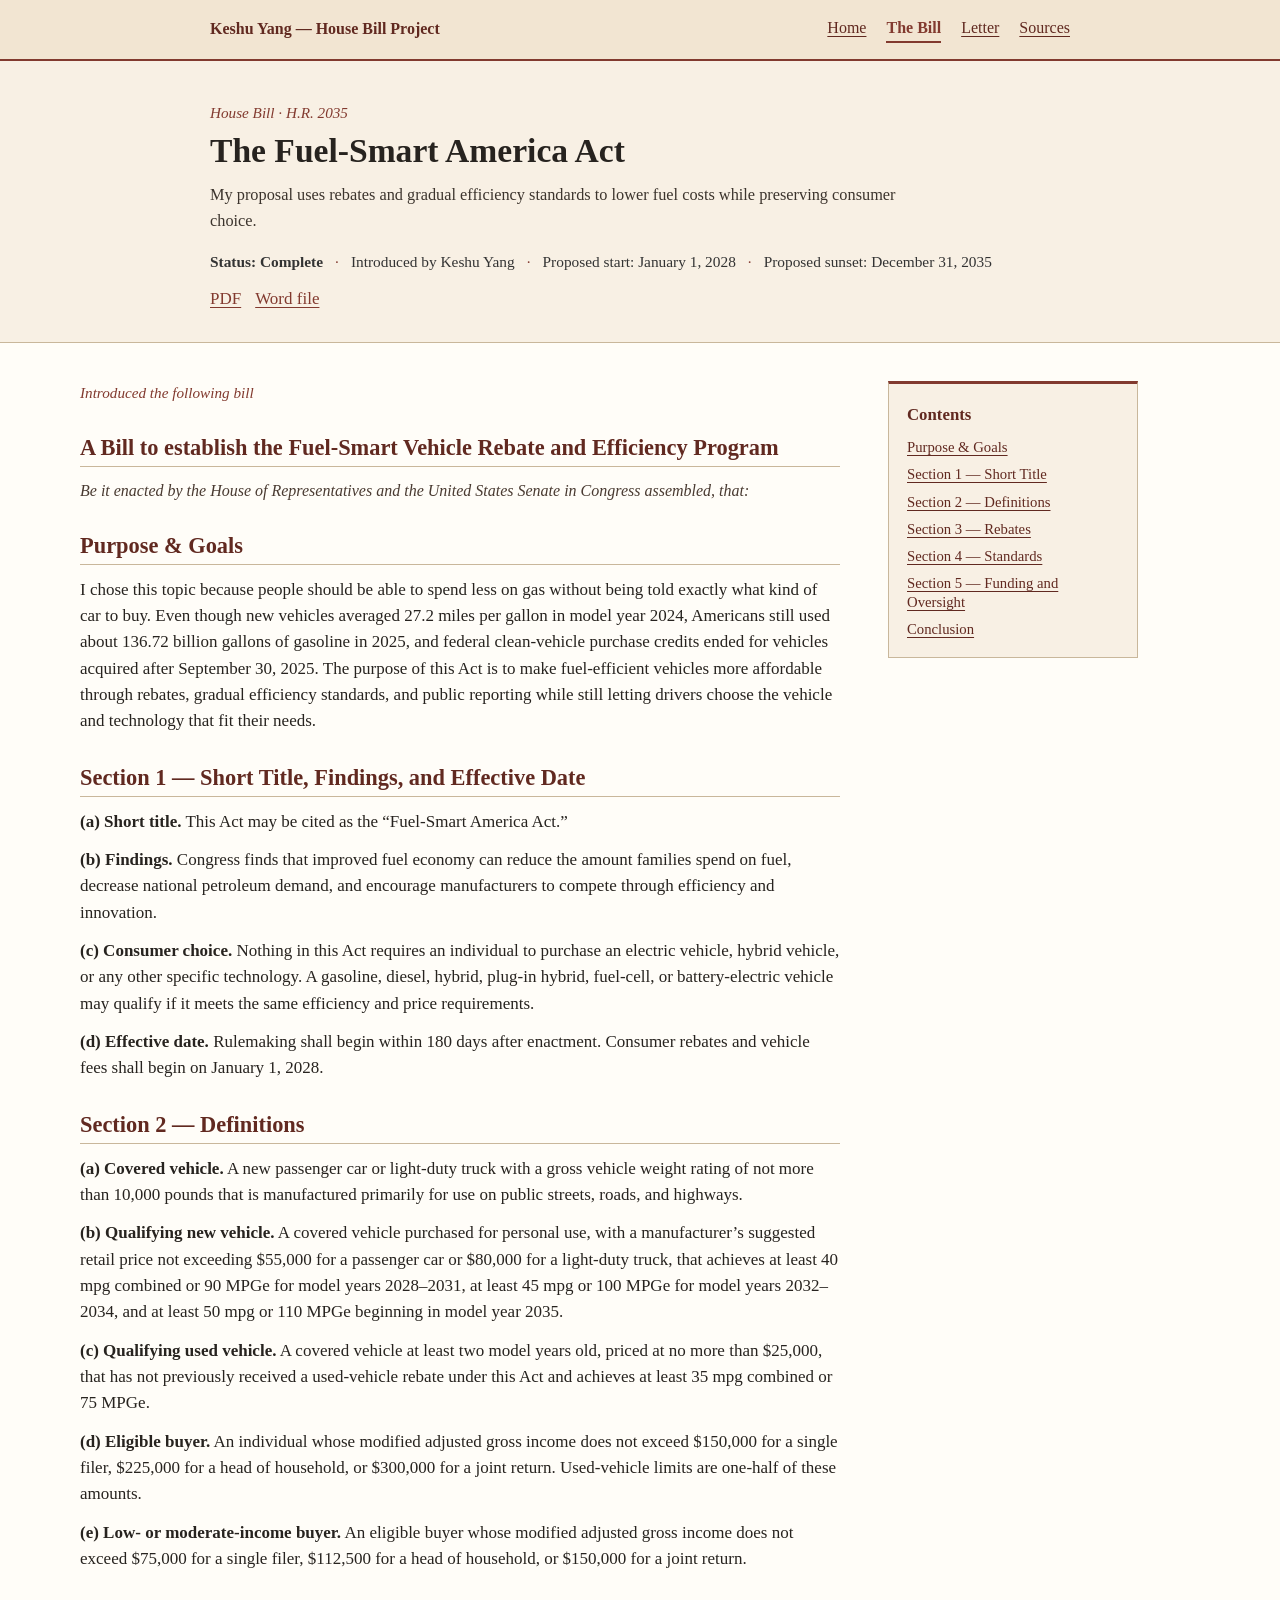
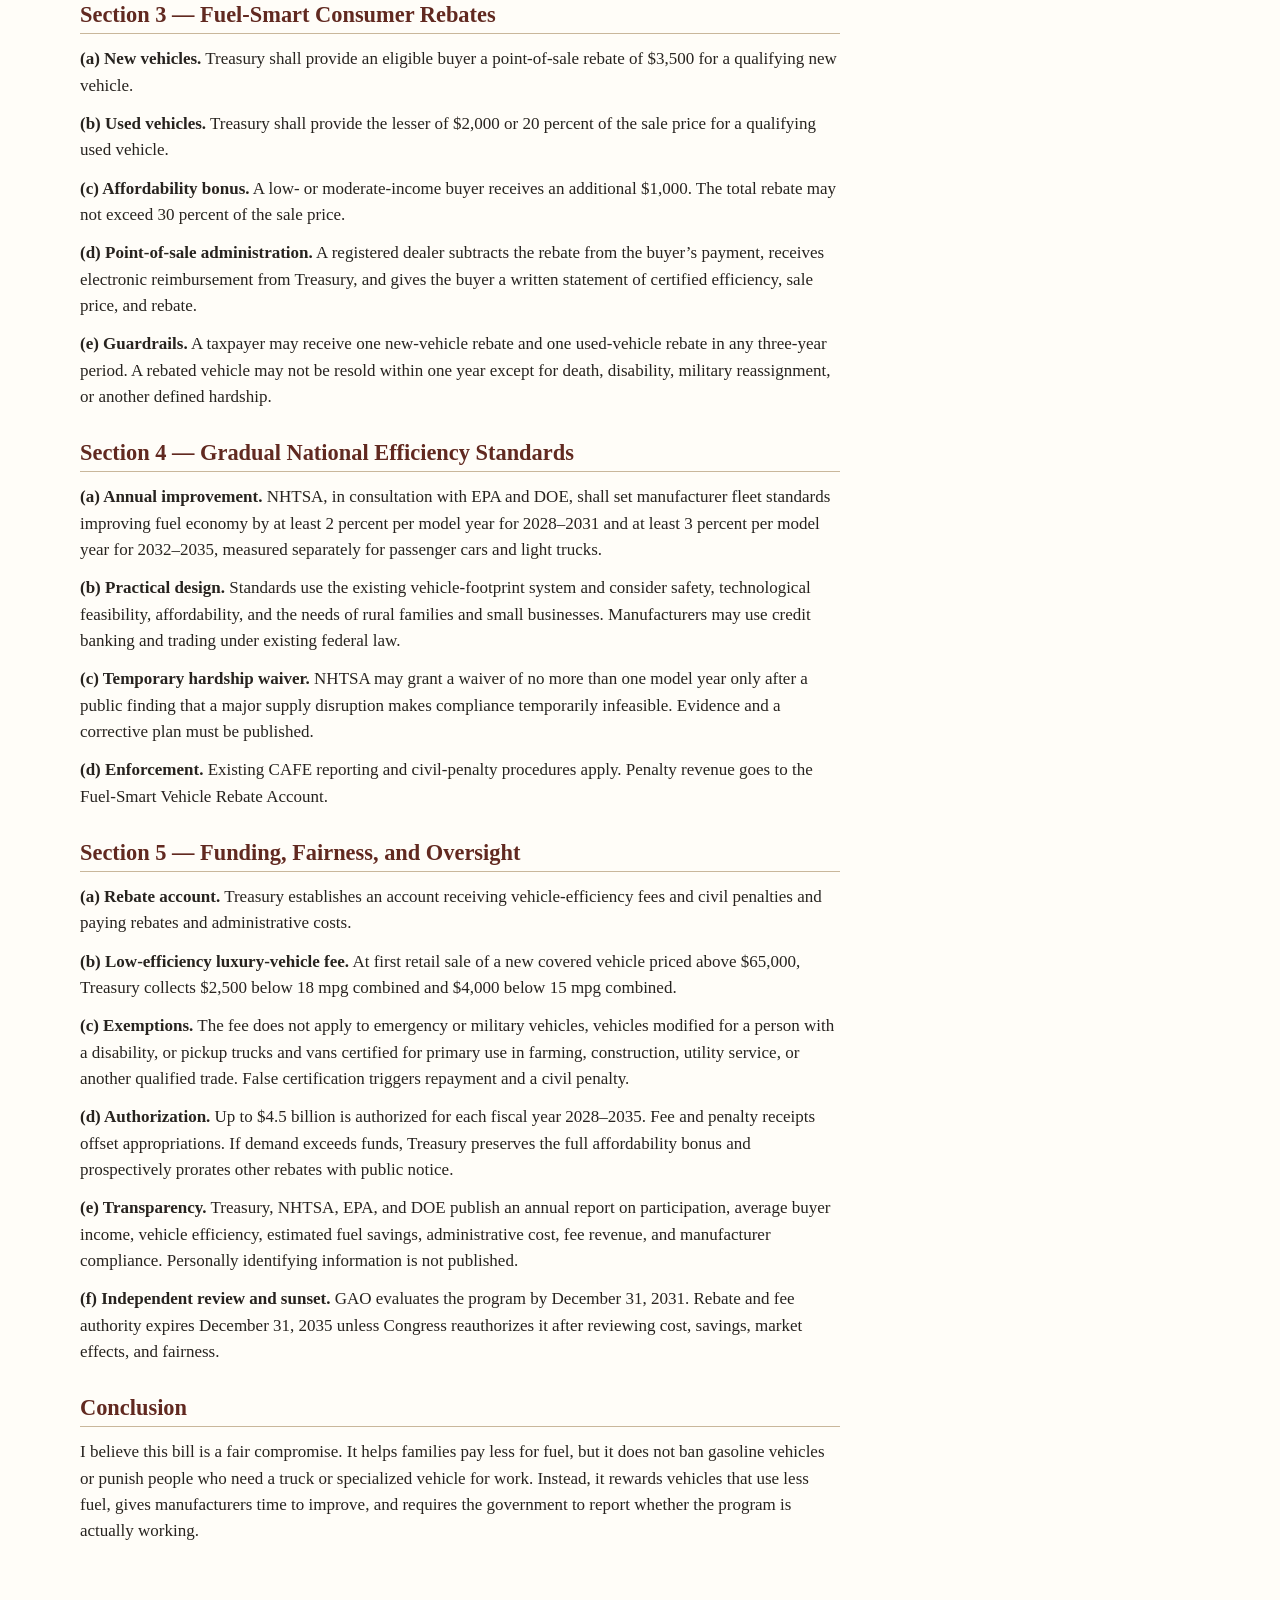
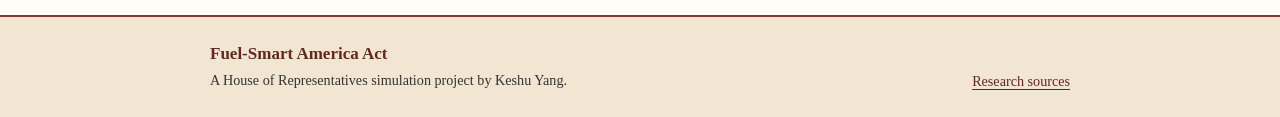
==== bill.html @ 6020faa7 "Publish Fuel-Smart America website" ====
<!doctype html>
<html lang="en"><head><meta charset="utf-8"><meta name="viewport" content="width=device-width, initial-scale=1"><title>The Bill — Fuel-Smart America Act</title><link rel="stylesheet" href="student.css?v=3"></head>
<body><a class="skip-link" href="#main">Skip to content</a>
  <header class="site-header"><div class="nav-wrap"><a class="brand" href="index.html?color=3">Keshu Yang — House Bill Project</a><button class="nav-toggle" type="button" aria-expanded="false" aria-controls="site-nav">Menu</button><nav class="site-nav" id="site-nav" aria-label="Primary"><a href="index.html?color=3">Home</a><a aria-current="page" href="bill.html?color=3">The Bill</a><a href="letter.html?color=3">Letter</a><a href="sources.html?color=3">Sources</a></nav></div></header>
  <main id="main">
    <header class="page-hero"><div class="container"><p class="kicker">House Bill · H.R. 2035</p><h1>The Fuel-Smart America Act</h1><p class="lede">My proposal uses rebates and gradual efficiency standards to lower fuel costs while preserving consumer choice.</p><div class="page-meta"><span><strong>Status: Complete</strong></span><span>Introduced by Keshu Yang</span><span>Proposed start: January 1, 2028</span><span>Proposed sunset: December 31, 2035</span></div><div class="button-row"><a class="button" href="downloads/bill.pdf">PDF</a><a class="button secondary" href="downloads/bill.docx">Word file</a></div></div></header>
    <div class="bill-layout">
    <article class="document">
      <p class="side-label">Introduced the following bill</p>
      <h2>A Bill to establish the Fuel-Smart Vehicle Rebate and Efficiency Program</h2>
      <p class="bill-enact">Be it enacted by the House of Representatives and the United States Senate in Congress assembled, that:</p>
      <h2 id="purpose">Purpose &amp; Goals</h2>
      <p>I chose this topic because people should be able to spend less on gas without being told exactly what kind of car to buy. Even though new vehicles averaged 27.2 miles per gallon in model year 2024, Americans still used about 136.72 billion gallons of gasoline in 2025, and federal clean-vehicle purchase credits ended for vehicles acquired after September 30, 2025. The purpose of this Act is to make fuel-efficient vehicles more affordable through rebates, gradual efficiency standards, and public reporting while still letting drivers choose the vehicle and technology that fit their needs.</p>

      <h2 id="section-1">Section 1 — Short Title, Findings, and Effective Date</h2>
      <div class="subsection"><p><strong>(a) Short title.</strong> This Act may be cited as the “Fuel-Smart America Act.”</p><p><strong>(b) Findings.</strong> Congress finds that improved fuel economy can reduce the amount families spend on fuel, decrease national petroleum demand, and encourage manufacturers to compete through efficiency and innovation.</p><p><strong>(c) Consumer choice.</strong> Nothing in this Act requires an individual to purchase an electric vehicle, hybrid vehicle, or any other specific technology. A gasoline, diesel, hybrid, plug-in hybrid, fuel-cell, or battery-electric vehicle may qualify if it meets the same efficiency and price requirements.</p><p><strong>(d) Effective date.</strong> Rulemaking shall begin within 180 days after enactment. Consumer rebates and vehicle fees shall begin on January 1, 2028.</p></div>

      <h2 id="section-2">Section 2 — Definitions</h2>
      <div class="subsection"><p><strong>(a) Covered vehicle.</strong> A new passenger car or light-duty truck with a gross vehicle weight rating of not more than 10,000 pounds that is manufactured primarily for use on public streets, roads, and highways.</p><p><strong>(b) Qualifying new vehicle.</strong> A covered vehicle purchased for personal use, with a manufacturer’s suggested retail price not exceeding $55,000 for a passenger car or $80,000 for a light-duty truck, that achieves at least 40 mpg combined or 90 MPGe for model years 2028–2031, at least 45 mpg or 100 MPGe for model years 2032–2034, and at least 50 mpg or 110 MPGe beginning in model year 2035.</p><p><strong>(c) Qualifying used vehicle.</strong> A covered vehicle at least two model years old, priced at no more than $25,000, that has not previously received a used-vehicle rebate under this Act and achieves at least 35 mpg combined or 75 MPGe.</p><p><strong>(d) Eligible buyer.</strong> An individual whose modified adjusted gross income does not exceed $150,000 for a single filer, $225,000 for a head of household, or $300,000 for a joint return. Used-vehicle limits are one-half of these amounts.</p><p><strong>(e) Low- or moderate-income buyer.</strong> An eligible buyer whose modified adjusted gross income does not exceed $75,000 for a single filer, $112,500 for a head of household, or $150,000 for a joint return.</p></div>

      <h2 id="section-3">Section 3 — Fuel-Smart Consumer Rebates</h2>
      <div class="subsection"><p><strong>(a) New vehicles.</strong> Treasury shall provide an eligible buyer a point-of-sale rebate of $3,500 for a qualifying new vehicle.</p><p><strong>(b) Used vehicles.</strong> Treasury shall provide the lesser of $2,000 or 20 percent of the sale price for a qualifying used vehicle.</p><p><strong>(c) Affordability bonus.</strong> A low- or moderate-income buyer receives an additional $1,000. The total rebate may not exceed 30 percent of the sale price.</p><p><strong>(d) Point-of-sale administration.</strong> A registered dealer subtracts the rebate from the buyer’s payment, receives electronic reimbursement from Treasury, and gives the buyer a written statement of certified efficiency, sale price, and rebate.</p><p><strong>(e) Guardrails.</strong> A taxpayer may receive one new-vehicle rebate and one used-vehicle rebate in any three-year period. A rebated vehicle may not be resold within one year except for death, disability, military reassignment, or another defined hardship.</p></div>

      <h2 id="section-4">Section 4 — Gradual National Efficiency Standards</h2>
      <div class="subsection"><p><strong>(a) Annual improvement.</strong> NHTSA, in consultation with EPA and DOE, shall set manufacturer fleet standards improving fuel economy by at least 2 percent per model year for 2028–2031 and at least 3 percent per model year for 2032–2035, measured separately for passenger cars and light trucks.</p><p><strong>(b) Practical design.</strong> Standards use the existing vehicle-footprint system and consider safety, technological feasibility, affordability, and the needs of rural families and small businesses. Manufacturers may use credit banking and trading under existing federal law.</p><p><strong>(c) Temporary hardship waiver.</strong> NHTSA may grant a waiver of no more than one model year only after a public finding that a major supply disruption makes compliance temporarily infeasible. Evidence and a corrective plan must be published.</p><p><strong>(d) Enforcement.</strong> Existing CAFE reporting and civil-penalty procedures apply. Penalty revenue goes to the Fuel-Smart Vehicle Rebate Account.</p></div>

      <h2 id="section-5">Section 5 — Funding, Fairness, and Oversight</h2>
      <div class="subsection"><p><strong>(a) Rebate account.</strong> Treasury establishes an account receiving vehicle-efficiency fees and civil penalties and paying rebates and administrative costs.</p><p><strong>(b) Low-efficiency luxury-vehicle fee.</strong> At first retail sale of a new covered vehicle priced above $65,000, Treasury collects $2,500 below 18 mpg combined and $4,000 below 15 mpg combined.</p><p><strong>(c) Exemptions.</strong> The fee does not apply to emergency or military vehicles, vehicles modified for a person with a disability, or pickup trucks and vans certified for primary use in farming, construction, utility service, or another qualified trade. False certification triggers repayment and a civil penalty.</p><p><strong>(d) Authorization.</strong> Up to $4.5 billion is authorized for each fiscal year 2028–2035. Fee and penalty receipts offset appropriations. If demand exceeds funds, Treasury preserves the full affordability bonus and prospectively prorates other rebates with public notice.</p><p><strong>(e) Transparency.</strong> Treasury, NHTSA, EPA, and DOE publish an annual report on participation, average buyer income, vehicle efficiency, estimated fuel savings, administrative cost, fee revenue, and manufacturer compliance. Personally identifying information is not published.</p><p><strong>(f) Independent review and sunset.</strong> GAO evaluates the program by December 31, 2031. Rebate and fee authority expires December 31, 2035 unless Congress reauthorizes it after reviewing cost, savings, market effects, and fairness.</p></div>

      <h2 id="conclusion">Conclusion</h2><p>I believe this bill is a fair compromise. It helps families pay less for fuel, but it does not ban gasoline vehicles or punish people who need a truck or specialized vehicle for work. Instead, it rewards vehicles that use less fuel, gives manufacturers time to improve, and requires the government to report whether the program is actually working.</p>
    </article>
    <aside class="bill-toc" aria-label="Bill contents"><strong>Contents</strong><nav aria-label="Table of contents"><a href="#purpose">Purpose &amp; Goals</a><a href="#section-1">Section 1 — Short Title</a><a href="#section-2">Section 2 — Definitions</a><a href="#section-3">Section 3 — Rebates</a><a href="#section-4">Section 4 — Standards</a><a href="#section-5">Section 5 — Funding and Oversight</a><a href="#conclusion">Conclusion</a></nav></aside>
    </div>
  </main>
  <footer class="site-footer"><div class="container footer-grid"><div><strong>Fuel-Smart America Act</strong><br><small>A House of Representatives simulation project by Keshu Yang.</small></div><small><a href="sources.html?color=3">Research sources</a></small></div></footer><script src="script.js"></script>
</body></html>
---- student.css ----
* { box-sizing: border-box; }
html { scroll-behavior: smooth; }

:root {
  --paper: #fffdf8;
  --parchment: #f2e5d2;
  --parchment-light: #f8f0e4;
  --brick: #823a2f;
  --brick-dark: #612920;
  --tan: #c9b79b;
  --ink: #27231f;
}

body {
  margin: 0;
  background: var(--paper);
  color: var(--ink);
  font-family: "Times New Roman", Times, serif;
  font-size: 17px;
  line-height: 1.55;
}

a { color: var(--brick); text-underline-offset: 3px; }
a:visited { color: #694a43; }
a:hover { color: var(--brick-dark); }

.skip-link { position: absolute; left: -9999px; top: 8px; }
.skip-link:focus { left: 8px; z-index: 10; padding: 6px; background: var(--paper); border: 1px solid var(--brick); }

.site-header { position: static; background: var(--parchment); border-bottom: 2px solid var(--brick); }
.nav-wrap {
  width: min(860px, calc(100% - 40px));
  min-height: 0;
  margin: 0 auto;
  padding: 16px 0;
  display: flex;
  align-items: center;
  justify-content: space-between;
  gap: 20px;
}
.brand { color: var(--brick-dark); font-family: inherit; font-size: 1rem; font-weight: bold; line-height: 1.5; text-decoration: none; }
.brand:visited { color: var(--brick-dark); }
.site-nav { display: flex; gap: 20px; }
.site-nav a { color: var(--brick-dark); font-size: 1rem; font-weight: normal; text-decoration: underline; }
.site-nav a[aria-current="page"] { color: var(--brick); font-weight: bold; text-decoration: none; border-bottom: 2px solid var(--brick); }
.nav-toggle { display: none; padding: 4px 9px; border: 1px solid var(--brick-dark); background: var(--brick); color: #fffdf8; font: inherit; }

.container { width: min(860px, calc(100% - 40px)); margin: 0 auto; }
.narrow { width: min(740px, calc(100% - 40px)); margin: 0 auto; }

h1, h2, h3 { color: var(--ink); font-family: inherit; line-height: 1.2; letter-spacing: 0; }
h1 { margin: 0 0 12px; font-size: 2.1rem; }
h2 { margin: 0 0 12px; font-size: 1.5rem; }
h3 { margin: 0 0 8px; font-size: 1.15rem; }
p { margin: 0 0 1em; }

.kicker, .side-label { margin: 0 0 7px; color: var(--brick); font-size: .95rem; font-style: italic; font-weight: normal; letter-spacing: 0; text-transform: none; }
.lede { max-width: 720px; color: #3c342d; font-size: 1.02rem; line-height: 1.6; }

.hero { overflow: visible; background: var(--parchment-light); border-bottom: 1px solid var(--tan); }
.hero-grid { min-height: 0; padding: 44px 0 34px; display: block; }
.student-heading { max-width: 760px; }
.student-heading h1 { margin-bottom: 8px; }
.project-subtitle { margin: 0 0 10px; color: var(--brick-dark); font-family: inherit; font-size: 1.05rem; font-weight: bold; line-height: 1.4; }
.byline { margin: 0 0 18px; color: #444; }
.student-note { max-width: 720px; margin: 0; padding: 0; border: 0; background: transparent; font-size: 1.03rem; }
.road-mark, .proof { display: none; }

.section { padding: 34px 0; }
.section.soft { background: var(--paper); }
.section-rule, .section + .section { border-top: 1px solid var(--tan); }
.split { display: grid; grid-template-columns: minmax(0, .8fr) minmax(0, 1.2fr); gap: 48px; align-items: start; }
.split.equal { grid-template-columns: 1fr 1fr; }

.principles { margin: 12px 0 0; padding-left: 28px; list-style: decimal; }
.principles li { display: list-item; padding: 4px 0; border: 0; }
.principles b { display: none; }
.principles strong { color: #111; font-family: inherit; font-size: 1rem; font-weight: bold; line-height: 1.5; }

.materials-list { margin: 8px 0 0; padding-left: 22px; list-style: disc; }
.materials-list li { padding: 3px 0; border: 0; }
.materials-list a { font: inherit; font-weight: normal; }
.materials-list p { margin: 0 0 8px; color: #333; }

.page-hero { padding: 40px 0 30px; background: var(--parchment-light); border-bottom: 1px solid var(--tan); }
.page-hero h1 { margin-bottom: 10px; font-size: 2.1rem; }
.page-meta { display: flex; flex-wrap: wrap; gap: 4px 12px; margin-top: 14px; color: #333; font-size: .96rem; }
.page-meta span + span::before { content: "·"; margin-right: 12px; color: var(--brick); }

.button-row { display: flex; flex-wrap: wrap; gap: 14px; margin-top: 12px; }
.button, .button.secondary { min-height: 0; padding: 0; border: 0; background: transparent; color: var(--brick); font: inherit; font-weight: normal; text-decoration: underline; }
.button:visited, .button.secondary:visited { color: #694a43; }
.button:hover, .button.secondary:hover { color: var(--brick-dark); background: transparent; }
.button::after { content: ""; }

.document { width: min(760px, calc(100% - 40px)); max-width: none; margin: 0 auto; padding: 38px 0 58px; }
.bill-layout { width: min(1120px, calc(100% - 40px)); margin: 0 auto; display: grid; grid-template-columns: minmax(0, 760px) 250px; gap: 48px; align-items: start; }
.bill-layout .document { width: 100%; }
.bill-toc { position: sticky; top: 22px; margin-top: 38px; padding: 18px; background: var(--parchment-light); border: 1px solid var(--tan); border-top: 3px solid var(--brick); }
.bill-toc > strong { display: block; margin-bottom: 10px; color: var(--brick-dark); font-size: 1.05rem; }
.bill-toc nav { display: grid; gap: 8px; }
.bill-toc a { color: var(--brick-dark); font-size: .92rem; line-height: 1.3; }
.document h2 { margin: 30px 0 12px; padding-bottom: 4px; color: var(--brick-dark); font-size: 1.4rem; border-bottom: 1px solid var(--tan); }
.document h3 { margin-top: 22px; }
.document p { margin: 0 0 12px; }
.bill-enact { margin: 18px 0; padding: 0; border: 0; background: transparent; color: #493a31; font-family: inherit; font-size: 1rem; font-style: italic; line-height: 1.5; }
.subsection { padding: 0; border: 0; }
.letter-paper { font-family: inherit; font-size: 1rem; line-height: 2; }
.letter-paper .address { line-height: 1.3; }

.evidence-grid { display: block; max-width: 760px; margin-top: 10px; border-top: 1px solid var(--tan); }
.evidence { display: grid; grid-template-columns: 145px minmax(0, 1fr); gap: 18px; padding: 11px 0; border-bottom: 1px solid var(--tan); }
.evidence strong { display: block; color: var(--brick-dark); font-family: inherit; font-size: 1.02rem; font-weight: bold; line-height: 1.5; }
.evidence p { margin: 0; color: #222; }
.evidence p::before { content: ""; }

.balance { display: grid; grid-template-columns: 1fr 1fr; gap: 30px; }
.balance > div, .balance > div:last-child { margin: 0; padding: 0; border: 0; }
.balance ul { margin-top: 4px; }
.qa-list { margin: 0; }
.qa-list dt { font-family: inherit; font-size: 1rem; font-weight: bold; line-height: 1.5; }
.qa-list dd { margin: 2px 0 14px; color: #222; }

.source-list { padding-left: 28px; }
.source-list li { padding: 4px 0; text-indent: 0; border: 0; }
.source-note { color: #333; }

.site-footer { padding: 24px 0; background: var(--parchment); color: #3c342d; border-top: 2px solid var(--brick); }
.footer-grid { display: flex; align-items: end; justify-content: space-between; gap: 24px; }
.site-footer strong { color: var(--brick-dark); }
.site-footer a { color: var(--brick-dark); }
.site-footer small { color: #333; }
:focus-visible { outline: 2px solid var(--brick); outline-offset: 3px; }

@media (max-width: 700px) {
  .nav-wrap { flex-wrap: wrap; }
  .nav-toggle { display: block; }
  .site-nav { display: none; flex: 0 0 100%; flex-direction: column; gap: 8px; padding: 2px 0 6px; }
  .site-nav.open { display: flex; }
  .hero-grid { padding: 32px 0 26px; }
  .section { padding: 26px 0; }
  .split, .split.equal, .balance { display: block; }
  .split > * + *, .balance > * + * { margin-top: 22px; }
  .evidence { grid-template-columns: 118px minmax(0, 1fr); gap: 14px; }
  .page-meta { display: block; }
  .page-meta span { display: block; }
  .page-meta span + span::before { content: ""; margin: 0; }
  .footer-grid { display: block; }
  .footer-grid > * + * { display: block; margin-top: 8px; }
  h1, .page-hero h1 { font-size: 1.9rem; }
}

@media (max-width: 940px) {
  .bill-layout { display: block; width: auto; }
  .bill-layout .document { width: min(760px, calc(100% - 40px)); }
  .bill-toc { position: static; width: min(760px, calc(100% - 40px)); margin: 28px auto 0; }
}

@media print {
  .site-header, .site-footer, .button-row, .nav-toggle { display: none !important; }
  .page-hero { padding: 0; border: 0; }
  .page-hero .lede, .page-meta { display: none; }
  .document { width: 100%; padding: 0; }
  a { color: #000; text-decoration: none; }
}
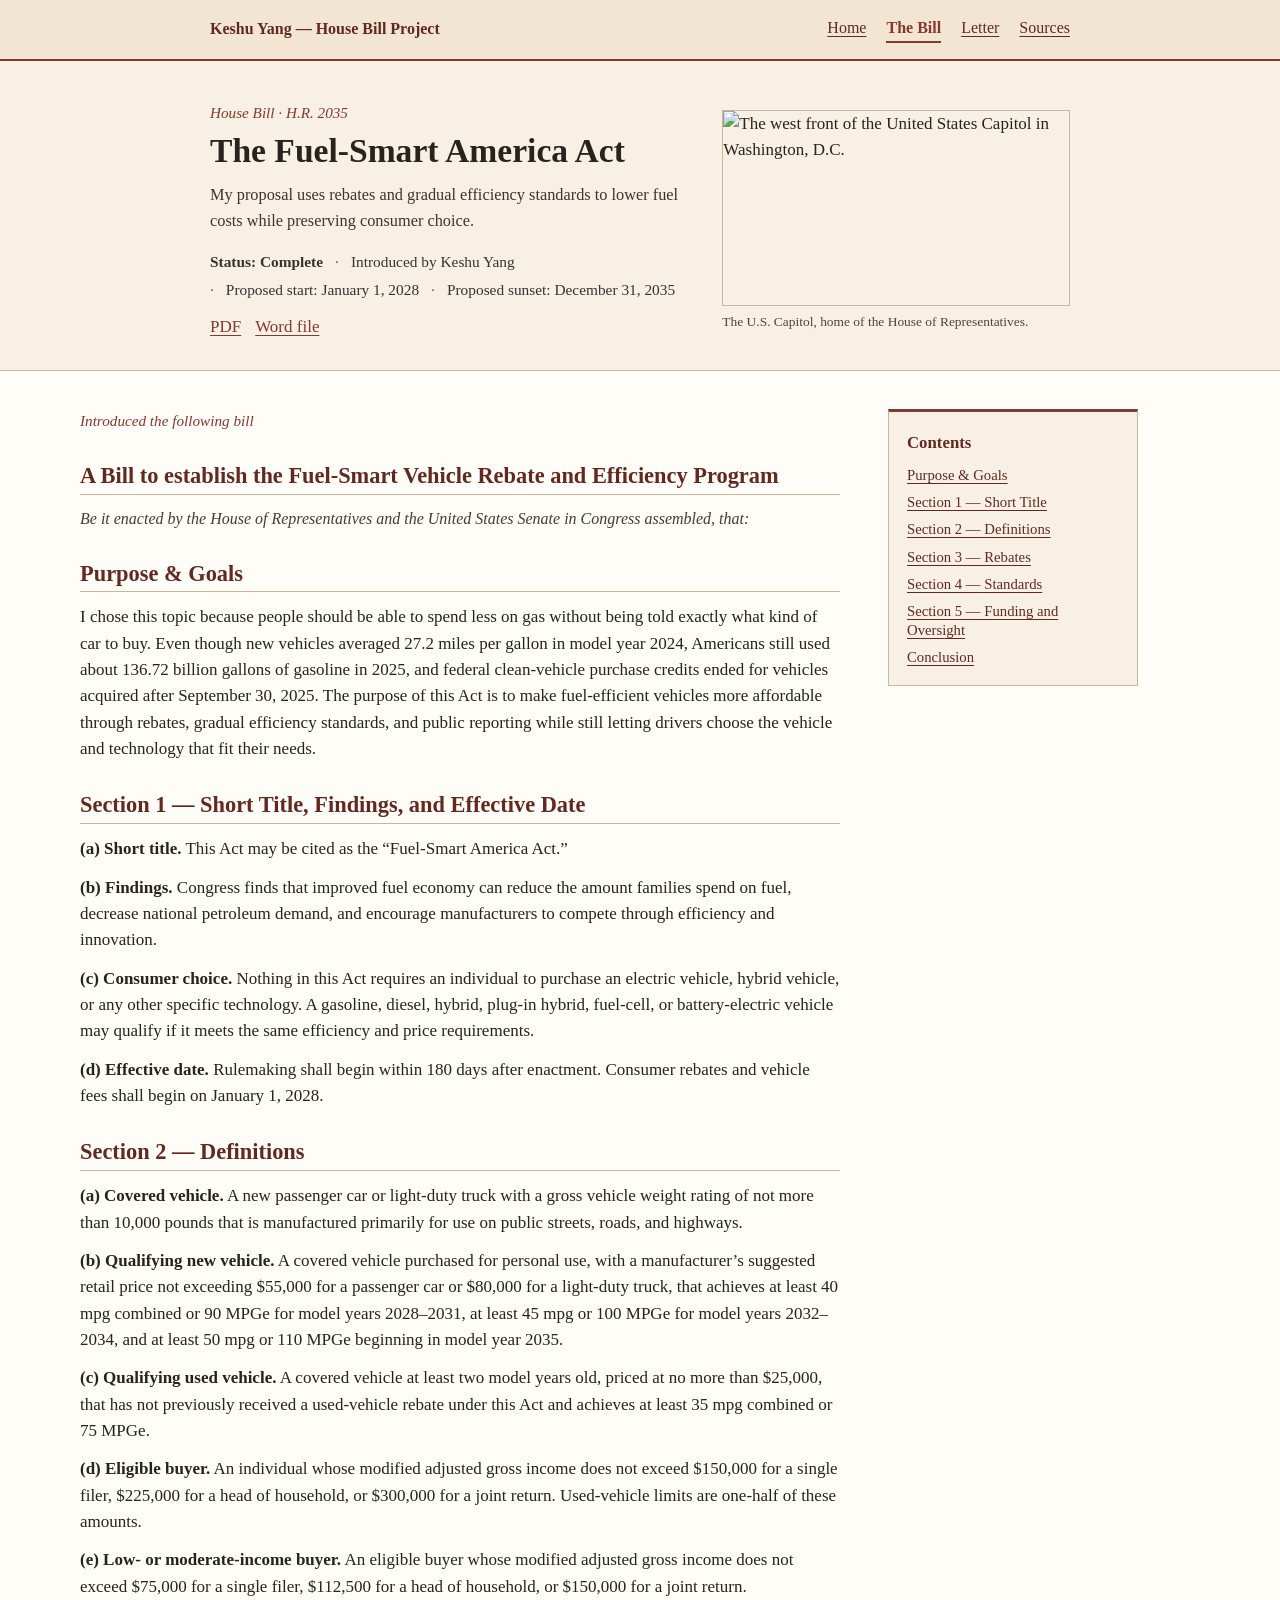
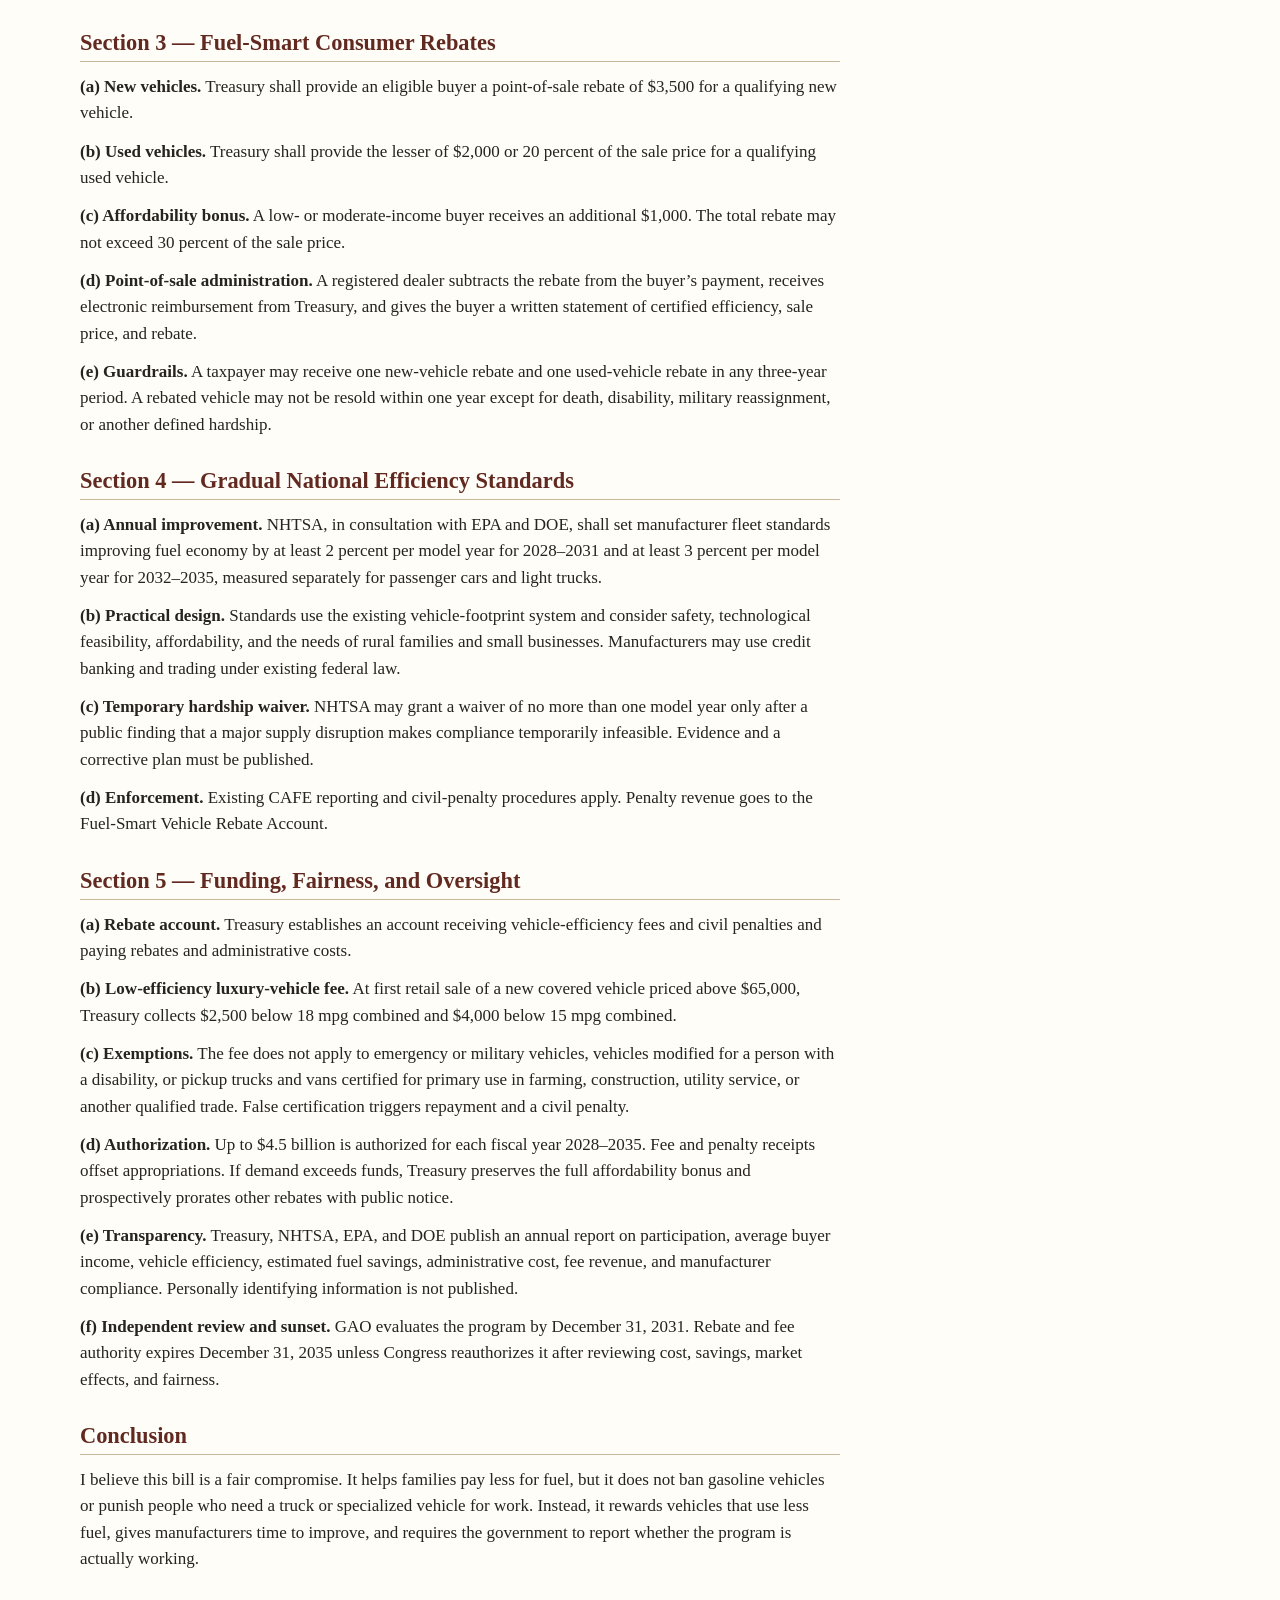
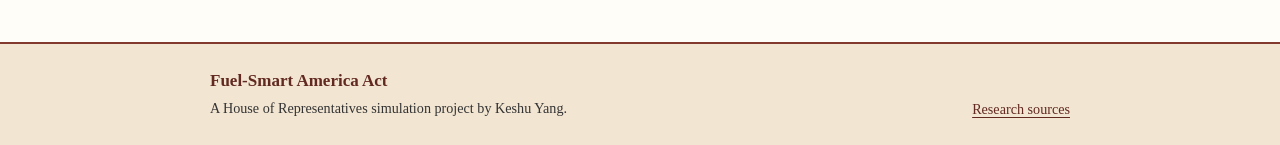
==== commit e8d4179a: "Add files via upload" ====
--- a/bill.html
+++ b/bill.html
@@ -1,9 +1,9 @@
 <!doctype html>
-<html lang="en"><head><meta charset="utf-8"><meta name="viewport" content="width=device-width, initial-scale=1"><title>The Bill — Fuel-Smart America Act</title><link rel="stylesheet" href="student.css?v=3"></head>
+<html lang="en"><head><meta charset="utf-8"><meta name="viewport" content="width=device-width, initial-scale=1"><title>The Bill — Fuel-Smart America Act</title><link rel="stylesheet" href="student.css?v=5"></head>
 <body><a class="skip-link" href="#main">Skip to content</a>
   <header class="site-header"><div class="nav-wrap"><a class="brand" href="index.html?color=3">Keshu Yang — House Bill Project</a><button class="nav-toggle" type="button" aria-expanded="false" aria-controls="site-nav">Menu</button><nav class="site-nav" id="site-nav" aria-label="Primary"><a href="index.html?color=3">Home</a><a aria-current="page" href="bill.html?color=3">The Bill</a><a href="letter.html?color=3">Letter</a><a href="sources.html?color=3">Sources</a></nav></div></header>
   <main id="main">
-    <header class="page-hero"><div class="container"><p class="kicker">House Bill · H.R. 2035</p><h1>The Fuel-Smart America Act</h1><p class="lede">My proposal uses rebates and gradual efficiency standards to lower fuel costs while preserving consumer choice.</p><div class="page-meta"><span><strong>Status: Complete</strong></span><span>Introduced by Keshu Yang</span><span>Proposed start: January 1, 2028</span><span>Proposed sunset: December 31, 2035</span></div><div class="button-row"><a class="button" href="downloads/bill.pdf">PDF</a><a class="button secondary" href="downloads/bill.docx">Word file</a></div></div></header>
+    <header class="page-hero"><div class="container page-hero-grid"><div><p class="kicker">House Bill · H.R. 2035</p><h1>The Fuel-Smart America Act</h1><p class="lede">My proposal uses rebates and gradual efficiency standards to lower fuel costs while preserving consumer choice.</p><div class="page-meta"><span><strong>Status: Complete</strong></span><span>Introduced by Keshu Yang</span><span>Proposed start: January 1, 2028</span><span>Proposed sunset: December 31, 2035</span></div><div class="button-row"><a class="button" href="downloads/bill.pdf">PDF</a><a class="button secondary" href="downloads/bill.docx">Word file</a></div></div><figure class="page-photo"><img src="assets/us-capitol.jpg" width="1280" height="655" alt="The west front of the United States Capitol in Washington, D.C."><figcaption>The U.S. Capitol, home of the House of Representatives.</figcaption></figure></div></header>
     <div class="bill-layout">
     <article class="document">
       <p class="side-label">Introduced the following bill</p>
--- a/student.css
+++ b/student.css
@@ -58,13 +58,17 @@
 .lede { max-width: 720px; color: #3c342d; font-size: 1.02rem; line-height: 1.6; }
 
 .hero { overflow: visible; background: var(--parchment-light); border-bottom: 1px solid var(--tan); }
-.hero-grid { min-height: 0; padding: 44px 0 34px; display: block; }
+.hero-grid { min-height: 0; padding: 44px 0 36px; display: grid; grid-template-columns: minmax(0, 1.08fr) minmax(280px, .92fr); gap: 44px; align-items: center; }
 .student-heading { max-width: 760px; }
 .student-heading h1 { margin-bottom: 8px; }
 .project-subtitle { margin: 0 0 10px; color: var(--brick-dark); font-family: inherit; font-size: 1.05rem; font-weight: bold; line-height: 1.4; }
 .byline { margin: 0 0 18px; color: #444; }
 .student-note { max-width: 720px; margin: 0; padding: 0; border: 0; background: transparent; font-size: 1.03rem; }
 .road-mark, .proof { display: none; }
+.hero-photo, .page-photo { margin: 0; }
+.hero-photo img, .page-photo img { display: block; width: 100%; height: auto; border: 1px solid var(--tan); }
+.hero-photo img { aspect-ratio: 4 / 3; object-fit: cover; object-position: 58% center; }
+.hero-photo figcaption, .page-photo figcaption { margin-top: 7px; color: #4d443c; font-size: .84rem; line-height: 1.35; }
 
 .section { padding: 34px 0; }
 .section.soft { background: var(--paper); }
@@ -83,7 +87,9 @@
 .materials-list p { margin: 0 0 8px; color: #333; }
 
 .page-hero { padding: 40px 0 30px; background: var(--parchment-light); border-bottom: 1px solid var(--tan); }
+.page-hero-grid { display: grid; grid-template-columns: minmax(0, 1.15fr) minmax(280px, .85fr); gap: 42px; align-items: center; }
 .page-hero h1 { margin-bottom: 10px; font-size: 2.1rem; }
+.page-photo img { aspect-ratio: 16 / 9; object-fit: cover; }
 .page-meta { display: flex; flex-wrap: wrap; gap: 4px 12px; margin-top: 14px; color: #333; font-size: .96rem; }
 .page-meta span + span::before { content: "·"; margin-right: 12px; color: var(--brick); }
 
@@ -107,6 +113,11 @@
 .subsection { padding: 0; border: 0; }
 .letter-paper { font-family: inherit; font-size: 1rem; line-height: 2; }
 .letter-paper .address { line-height: 1.3; }
+.submission-proof { width: min(760px, calc(100% - 40px)); margin: 0 auto; padding: 0 0 58px; border-top: 1px solid var(--tan); }
+.submission-proof h2 { margin: 28px 0 10px; color: var(--brick-dark); font-size: 1.4rem; }
+.submission-proof figure { margin: 18px 0 0; }
+.submission-proof img { display: block; width: 100%; height: auto; border: 1px solid var(--tan); }
+.submission-proof figcaption { margin-top: 7px; color: #444; font-size: .92rem; }
 
 .evidence-grid { display: block; max-width: 760px; margin-top: 10px; border-top: 1px solid var(--tan); }
 .evidence { display: grid; grid-template-columns: 145px minmax(0, 1fr); gap: 18px; padding: 11px 0; border-bottom: 1px solid var(--tan); }
@@ -124,6 +135,9 @@
 .source-list { padding-left: 28px; }
 .source-list li { padding: 4px 0; text-indent: 0; border: 0; }
 .source-note { color: #333; }
+.image-credits { border-top: 1px solid var(--tan); }
+.image-credits ul { margin-bottom: 0; padding-left: 22px; }
+.image-credits li + li { margin-top: 8px; }
 
 .site-footer { padding: 24px 0; background: var(--parchment); color: #3c342d; border-top: 2px solid var(--brick); }
 .footer-grid { display: flex; align-items: end; justify-content: space-between; gap: 24px; }
@@ -138,6 +152,9 @@
   .site-nav { display: none; flex: 0 0 100%; flex-direction: column; gap: 8px; padding: 2px 0 6px; }
   .site-nav.open { display: flex; }
   .hero-grid { padding: 32px 0 26px; }
+  .hero-grid, .page-hero-grid { display: block; }
+  .hero-photo, .page-photo { margin-top: 24px; }
+  .hero-photo img { aspect-ratio: 16 / 10; }
   .section { padding: 26px 0; }
   .split, .split.equal, .balance { display: block; }
   .split > * + *, .balance > * + * { margin-top: 22px; }
@@ -157,7 +174,7 @@
 }
 
 @media print {
-  .site-header, .site-footer, .button-row, .nav-toggle { display: none !important; }
+  .site-header, .site-footer, .button-row, .nav-toggle, .submission-proof { display: none !important; }
   .page-hero { padding: 0; border: 0; }
   .page-hero .lede, .page-meta { display: none; }
   .document { width: 100%; padding: 0; }
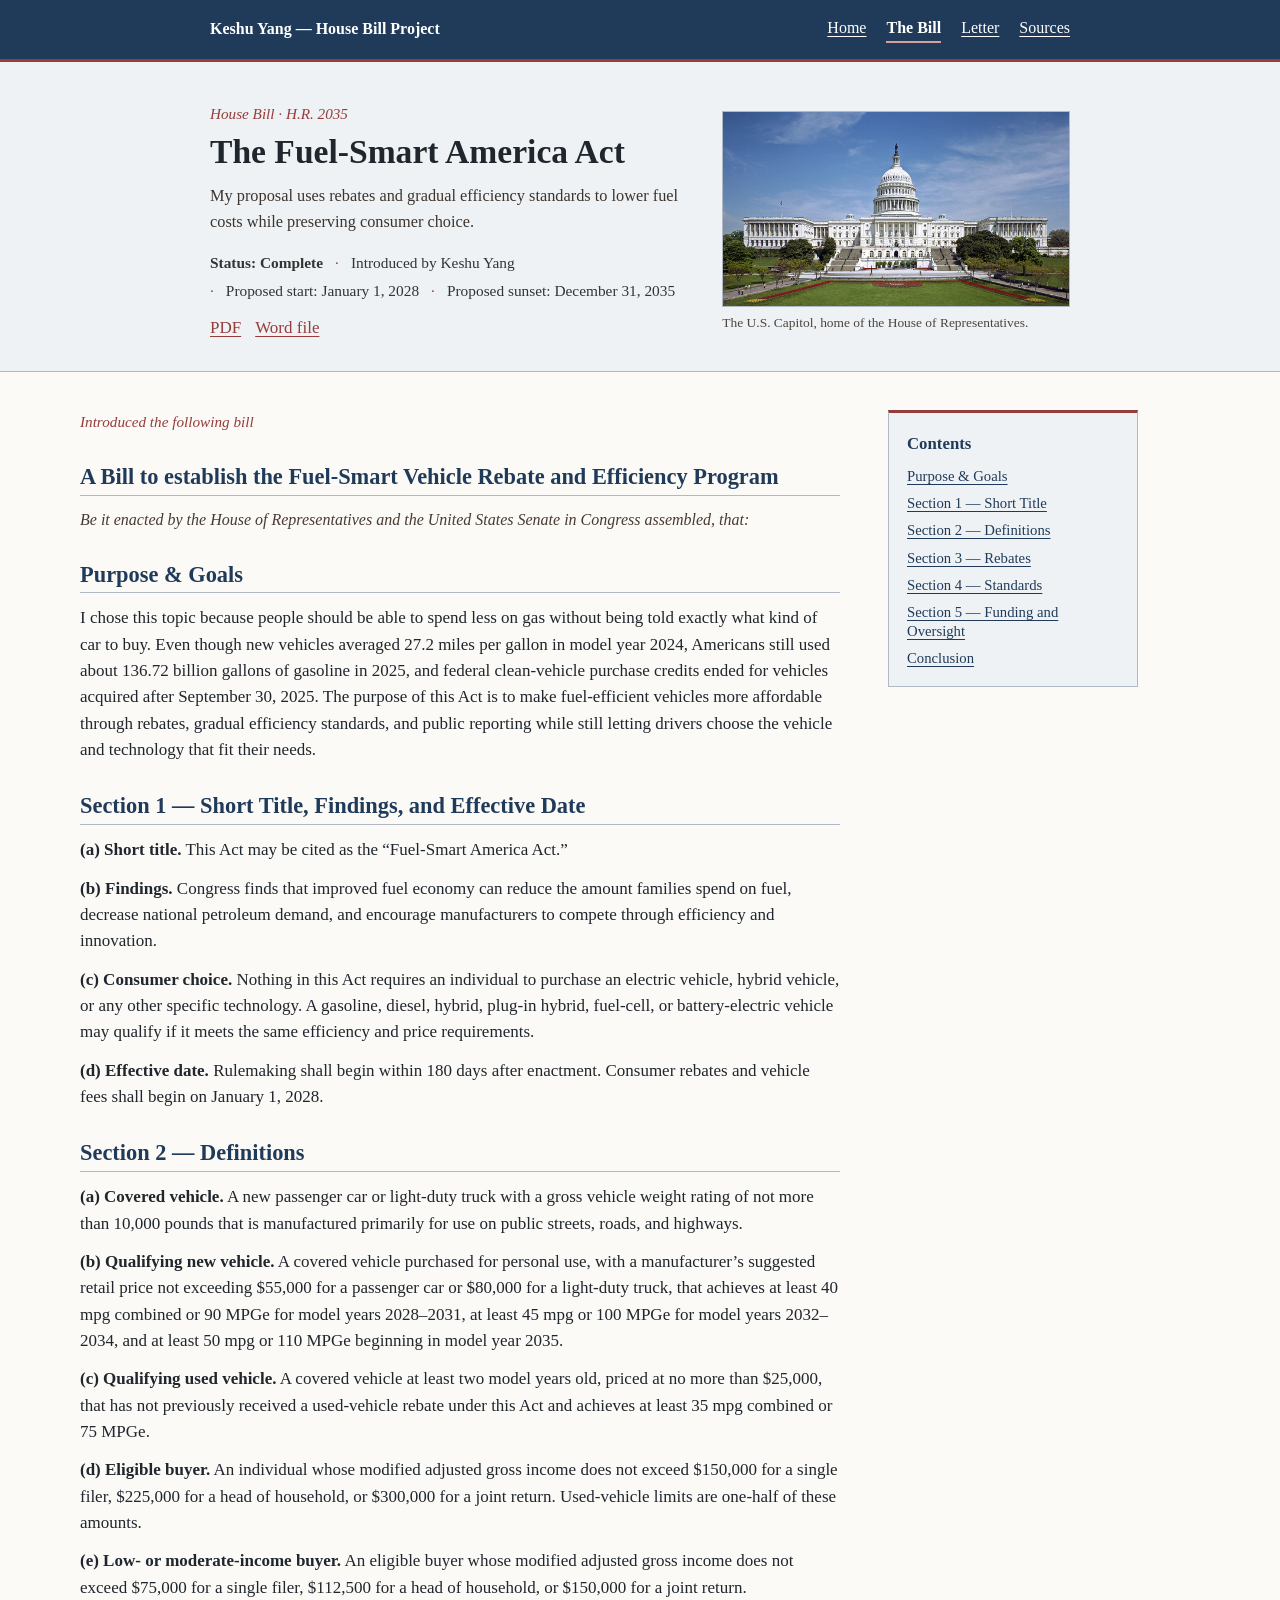
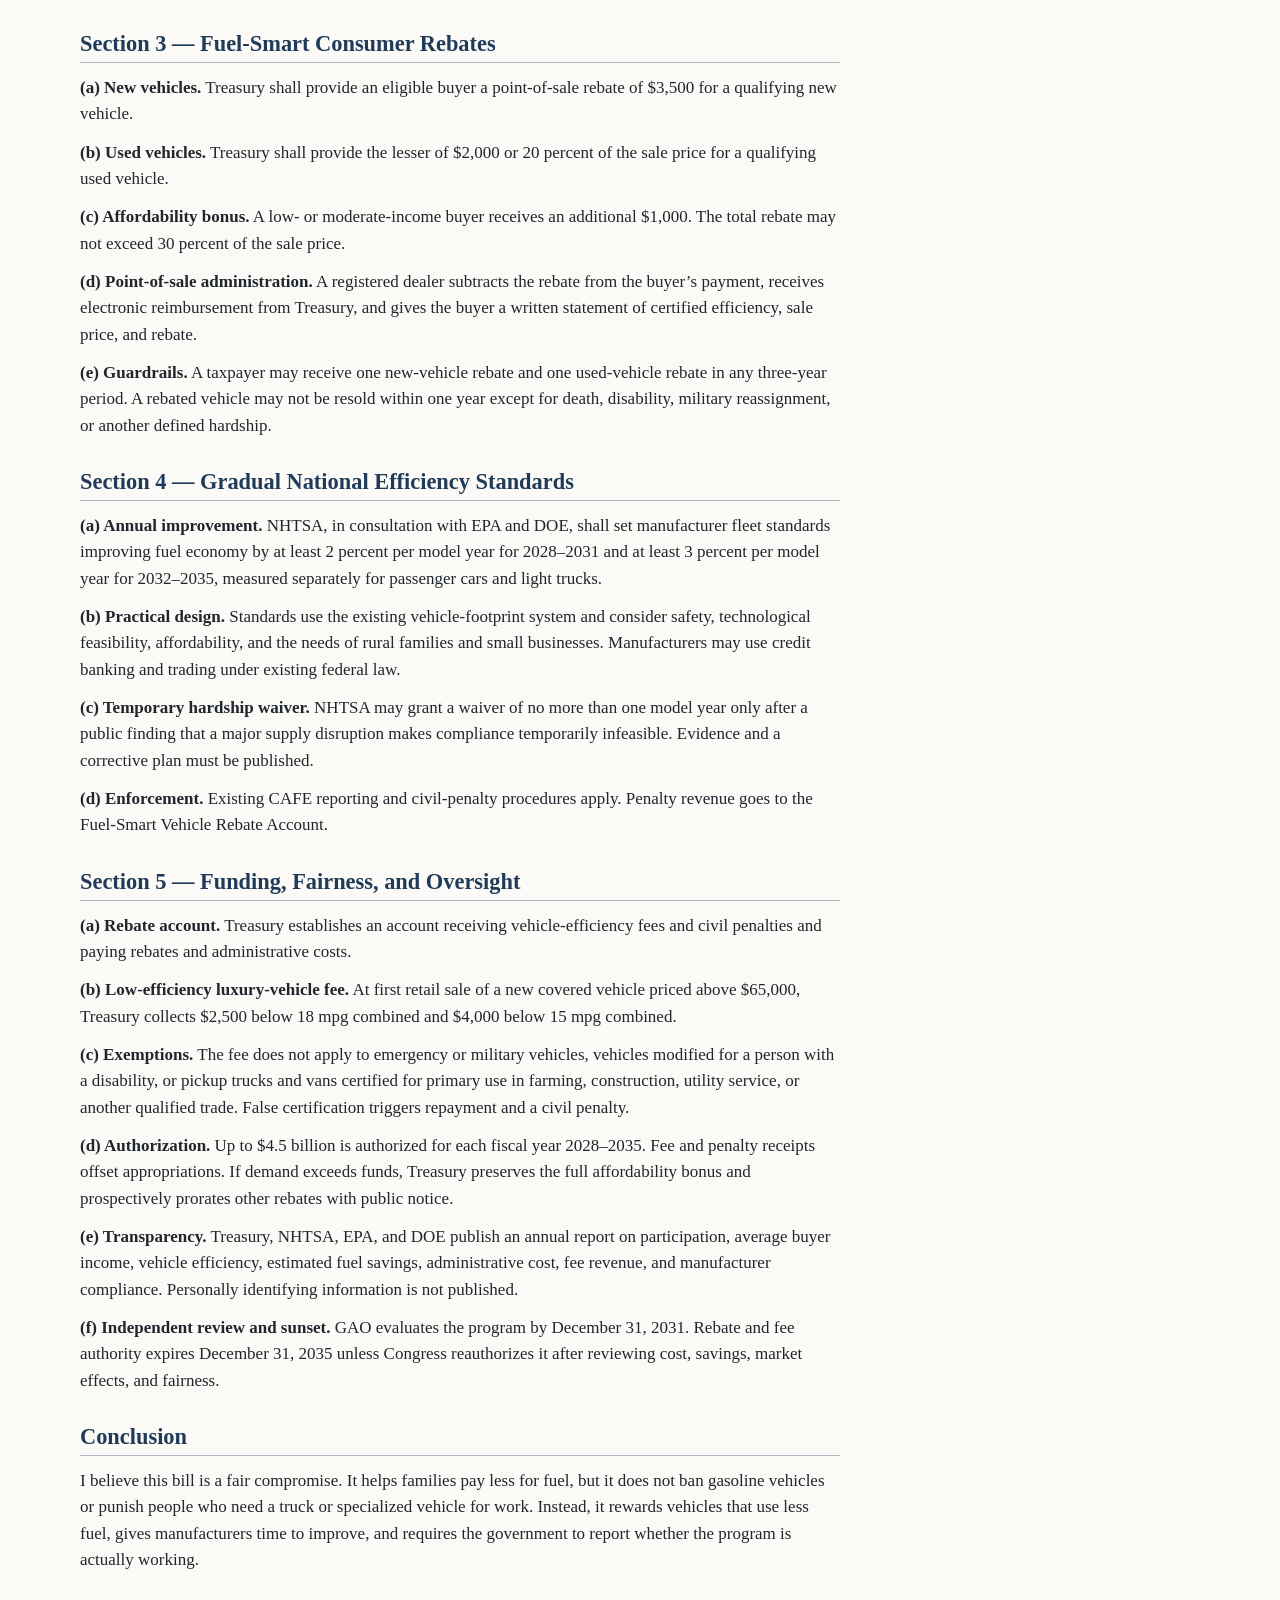
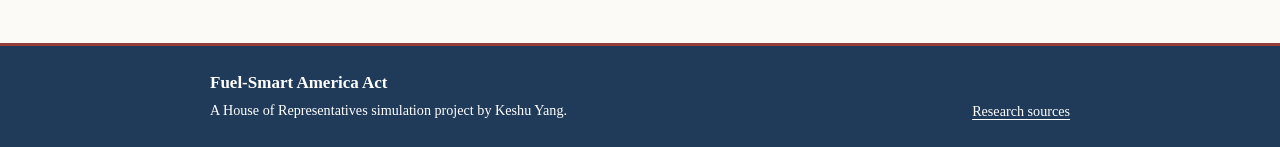
==== commit c0780455: "Update colors and display project images" ====
--- a/bill.html
+++ b/bill.html
@@ -1,5 +1,5 @@
 <!doctype html>
-<html lang="en"><head><meta charset="utf-8"><meta name="viewport" content="width=device-width, initial-scale=1"><title>The Bill — Fuel-Smart America Act</title><link rel="stylesheet" href="student.css?v=5"></head>
+<html lang="en"><head><meta charset="utf-8"><meta name="viewport" content="width=device-width, initial-scale=1"><title>The Bill — Fuel-Smart America Act</title><link rel="stylesheet" href="student.css?v=6"></head>
 <body><a class="skip-link" href="#main">Skip to content</a>
   <header class="site-header"><div class="nav-wrap"><a class="brand" href="index.html?color=3">Keshu Yang — House Bill Project</a><button class="nav-toggle" type="button" aria-expanded="false" aria-controls="site-nav">Menu</button><nav class="site-nav" id="site-nav" aria-label="Primary"><a href="index.html?color=3">Home</a><a aria-current="page" href="bill.html?color=3">The Bill</a><a href="letter.html?color=3">Letter</a><a href="sources.html?color=3">Sources</a></nav></div></header>
   <main id="main">
--- a/student.css
+++ b/student.css
@@ -2,13 +2,13 @@
 html { scroll-behavior: smooth; }
 
 :root {
-  --paper: #fffdf8;
-  --parchment: #f2e5d2;
-  --parchment-light: #f8f0e4;
-  --brick: #823a2f;
-  --brick-dark: #612920;
-  --tan: #c9b79b;
-  --ink: #27231f;
+  --paper: #fbfaf7;
+  --parchment: #e4eaf0;
+  --parchment-light: #eef2f5;
+  --brick: #963c3a;
+  --brick-dark: #203b59;
+  --tan: #aeb9c3;
+  --ink: #20262d;
 }
 
 body {
@@ -21,13 +21,13 @@
 }
 
 a { color: var(--brick); text-underline-offset: 3px; }
-a:visited { color: #694a43; }
+a:visited { color: #56536f; }
 a:hover { color: var(--brick-dark); }
 
 .skip-link { position: absolute; left: -9999px; top: 8px; }
 .skip-link:focus { left: 8px; z-index: 10; padding: 6px; background: var(--paper); border: 1px solid var(--brick); }
 
-.site-header { position: static; background: var(--parchment); border-bottom: 2px solid var(--brick); }
+.site-header { position: static; background: var(--brick-dark); border-bottom: 3px solid var(--brick); }
 .nav-wrap {
   width: min(860px, calc(100% - 40px));
   min-height: 0;
@@ -38,11 +38,11 @@
   justify-content: space-between;
   gap: 20px;
 }
-.brand { color: var(--brick-dark); font-family: inherit; font-size: 1rem; font-weight: bold; line-height: 1.5; text-decoration: none; }
-.brand:visited { color: var(--brick-dark); }
+.brand { color: #fff; font-family: inherit; font-size: 1rem; font-weight: bold; line-height: 1.5; text-decoration: none; }
+.brand:visited { color: #fff; }
 .site-nav { display: flex; gap: 20px; }
-.site-nav a { color: var(--brick-dark); font-size: 1rem; font-weight: normal; text-decoration: underline; }
-.site-nav a[aria-current="page"] { color: var(--brick); font-weight: bold; text-decoration: none; border-bottom: 2px solid var(--brick); }
+.site-nav a, .site-nav a:visited { color: #fff; font-size: 1rem; font-weight: normal; text-decoration: underline; }
+.site-nav a[aria-current="page"] { color: #fff; font-weight: bold; text-decoration: none; border-bottom: 2px solid #d5a09a; }
 .nav-toggle { display: none; padding: 4px 9px; border: 1px solid var(--brick-dark); background: var(--brick); color: #fffdf8; font: inherit; }
 
 .container { width: min(860px, calc(100% - 40px)); margin: 0 auto; }
@@ -95,7 +95,7 @@
 
 .button-row { display: flex; flex-wrap: wrap; gap: 14px; margin-top: 12px; }
 .button, .button.secondary { min-height: 0; padding: 0; border: 0; background: transparent; color: var(--brick); font: inherit; font-weight: normal; text-decoration: underline; }
-.button:visited, .button.secondary:visited { color: #694a43; }
+.button:visited, .button.secondary:visited { color: #56536f; }
 .button:hover, .button.secondary:hover { color: var(--brick-dark); background: transparent; }
 .button::after { content: ""; }
 
@@ -139,11 +139,9 @@
 .image-credits ul { margin-bottom: 0; padding-left: 22px; }
 .image-credits li + li { margin-top: 8px; }
 
-.site-footer { padding: 24px 0; background: var(--parchment); color: #3c342d; border-top: 2px solid var(--brick); }
+.site-footer { padding: 24px 0; background: var(--brick-dark); color: #fff; border-top: 3px solid var(--brick); }
 .footer-grid { display: flex; align-items: end; justify-content: space-between; gap: 24px; }
-.site-footer strong { color: var(--brick-dark); }
-.site-footer a { color: var(--brick-dark); }
-.site-footer small { color: #333; }
+.site-footer strong, .site-footer a, .site-footer small { color: #fff; }
 :focus-visible { outline: 2px solid var(--brick); outline-offset: 3px; }
 
 @media (max-width: 700px) {
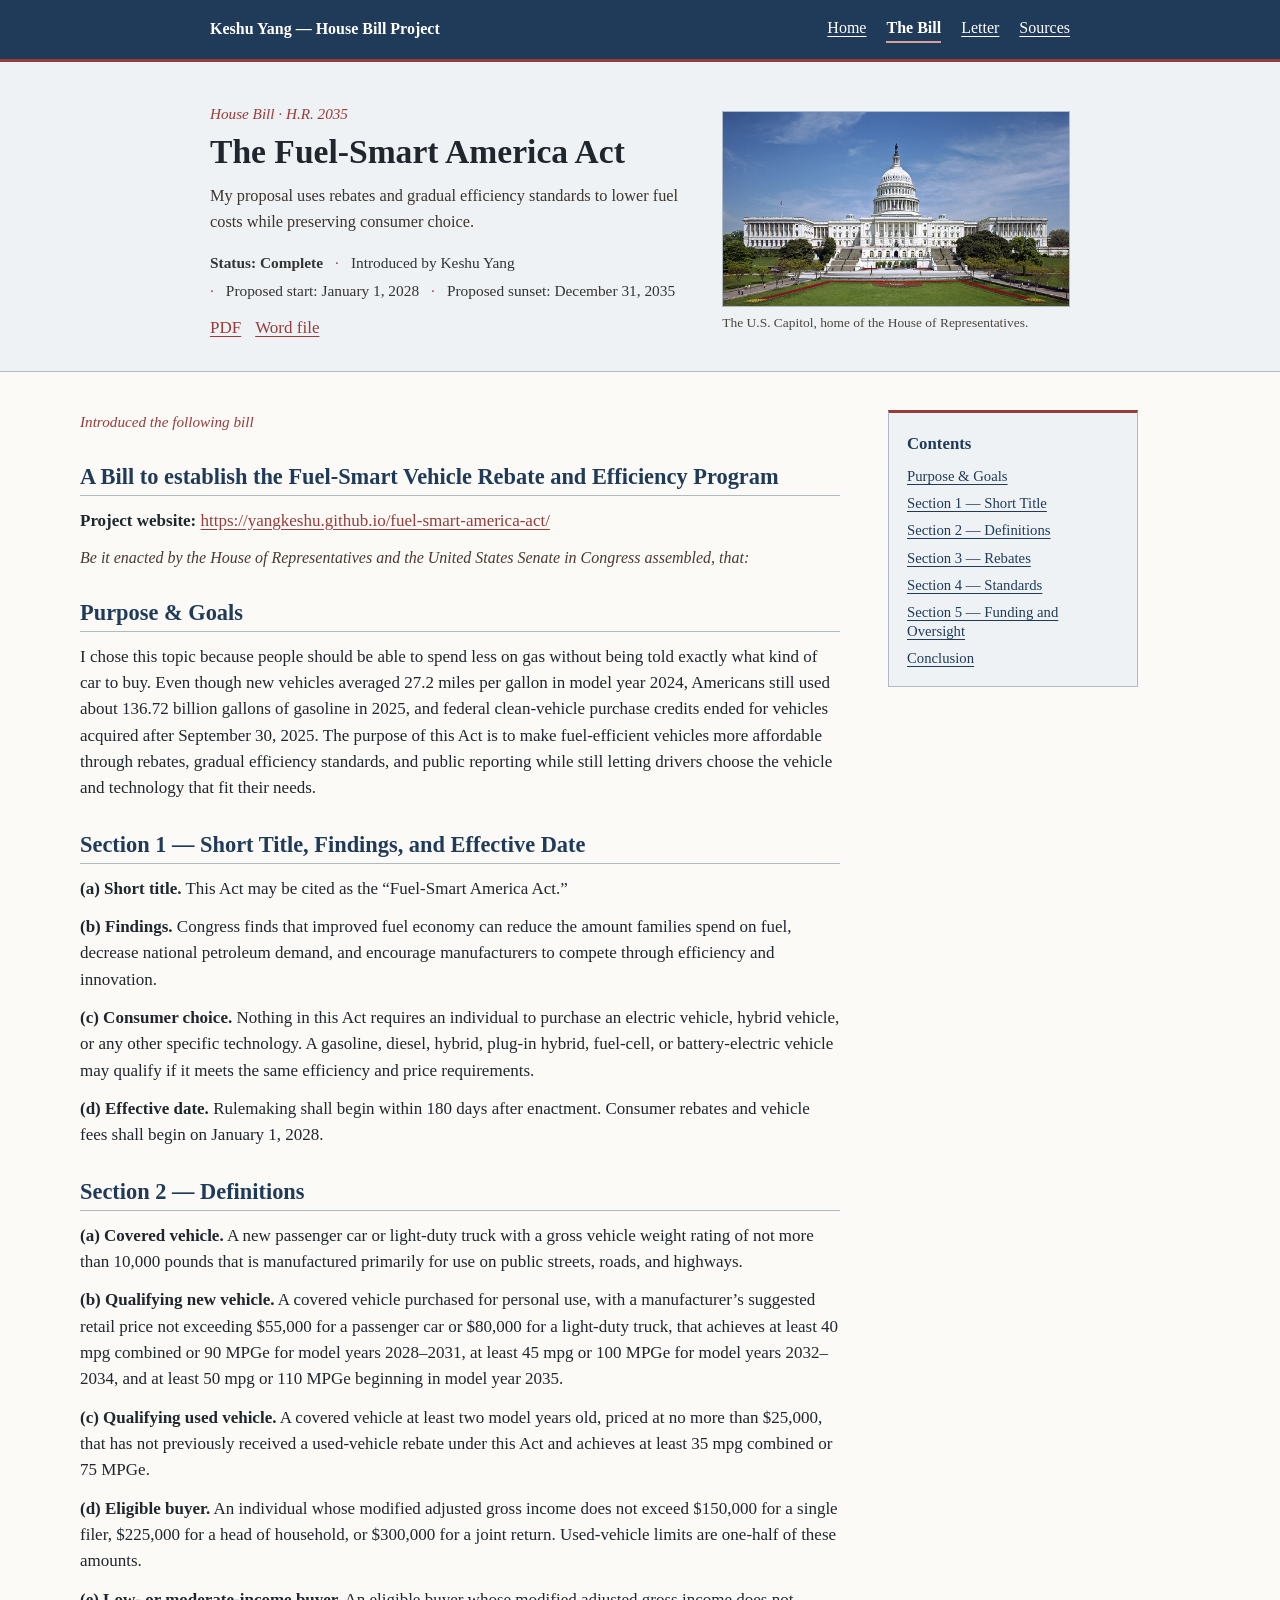
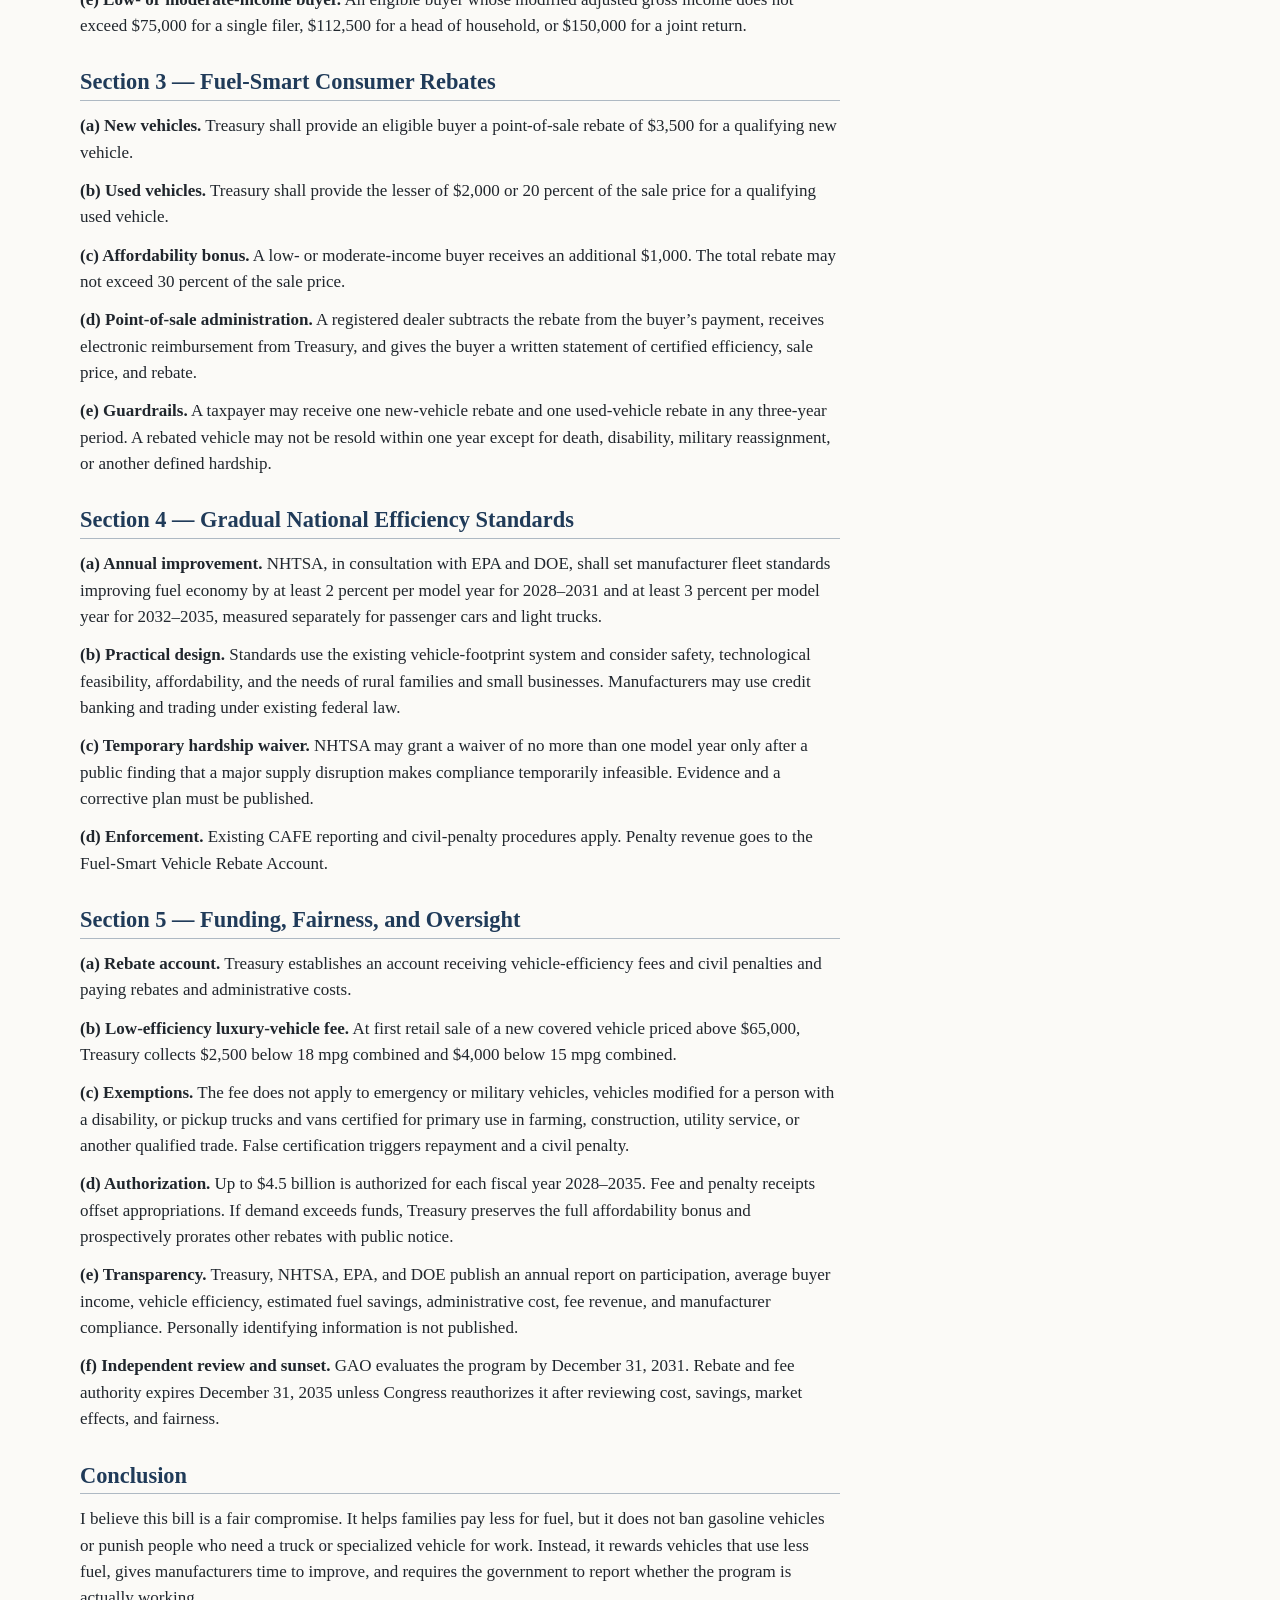
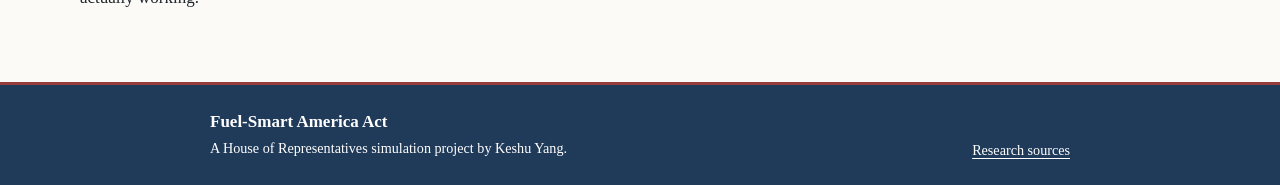
==== commit 94175c09: "Add website link to bill page" ====
--- a/bill.html
+++ b/bill.html
@@ -8,6 +8,7 @@
     <article class="document">
       <p class="side-label">Introduced the following bill</p>
       <h2>A Bill to establish the Fuel-Smart Vehicle Rebate and Efficiency Program</h2>
+      <p><strong>Project website:</strong> <a href="https://yangkeshu.github.io/fuel-smart-america-act/">https://yangkeshu.github.io/fuel-smart-america-act/</a></p>
       <p class="bill-enact">Be it enacted by the House of Representatives and the United States Senate in Congress assembled, that:</p>
       <h2 id="purpose">Purpose &amp; Goals</h2>
       <p>I chose this topic because people should be able to spend less on gas without being told exactly what kind of car to buy. Even though new vehicles averaged 27.2 miles per gallon in model year 2024, Americans still used about 136.72 billion gallons of gasoline in 2025, and federal clean-vehicle purchase credits ended for vehicles acquired after September 30, 2025. The purpose of this Act is to make fuel-efficient vehicles more affordable through rebates, gradual efficiency standards, and public reporting while still letting drivers choose the vehicle and technology that fit their needs.</p>
